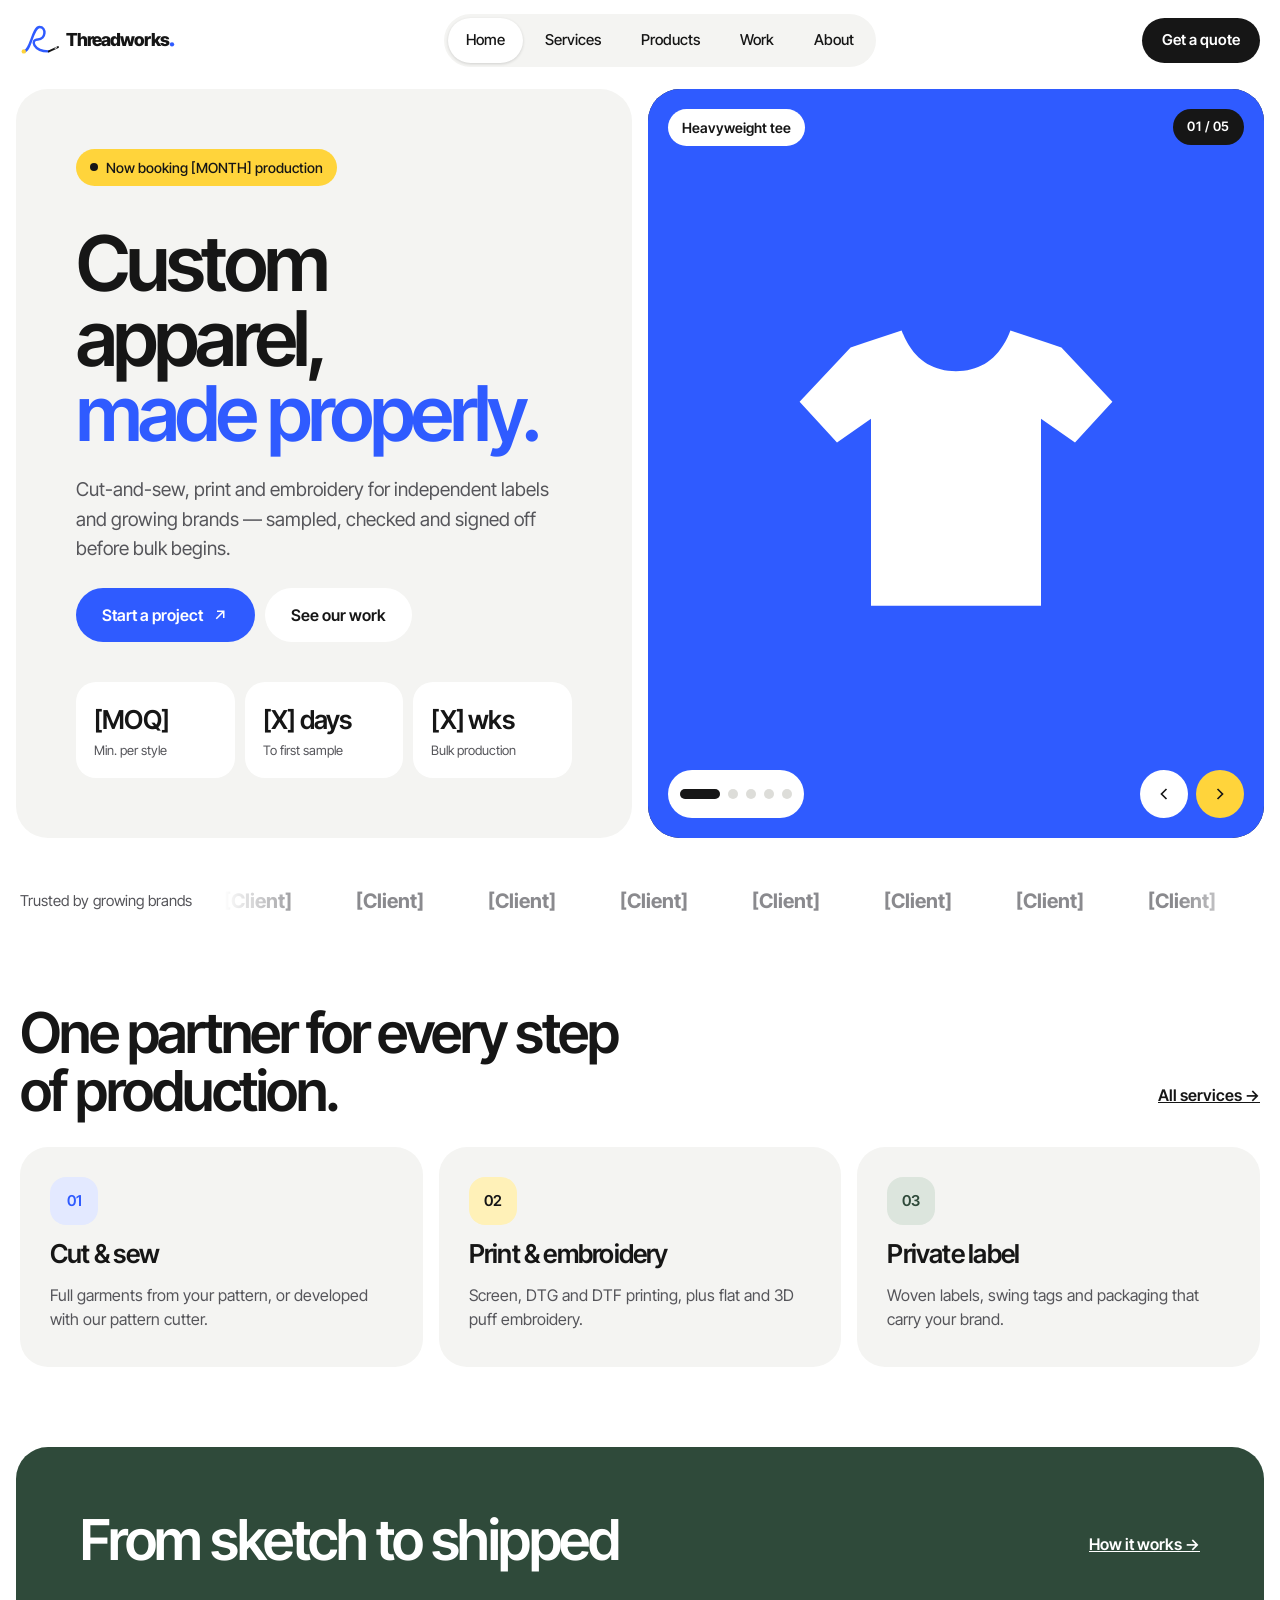
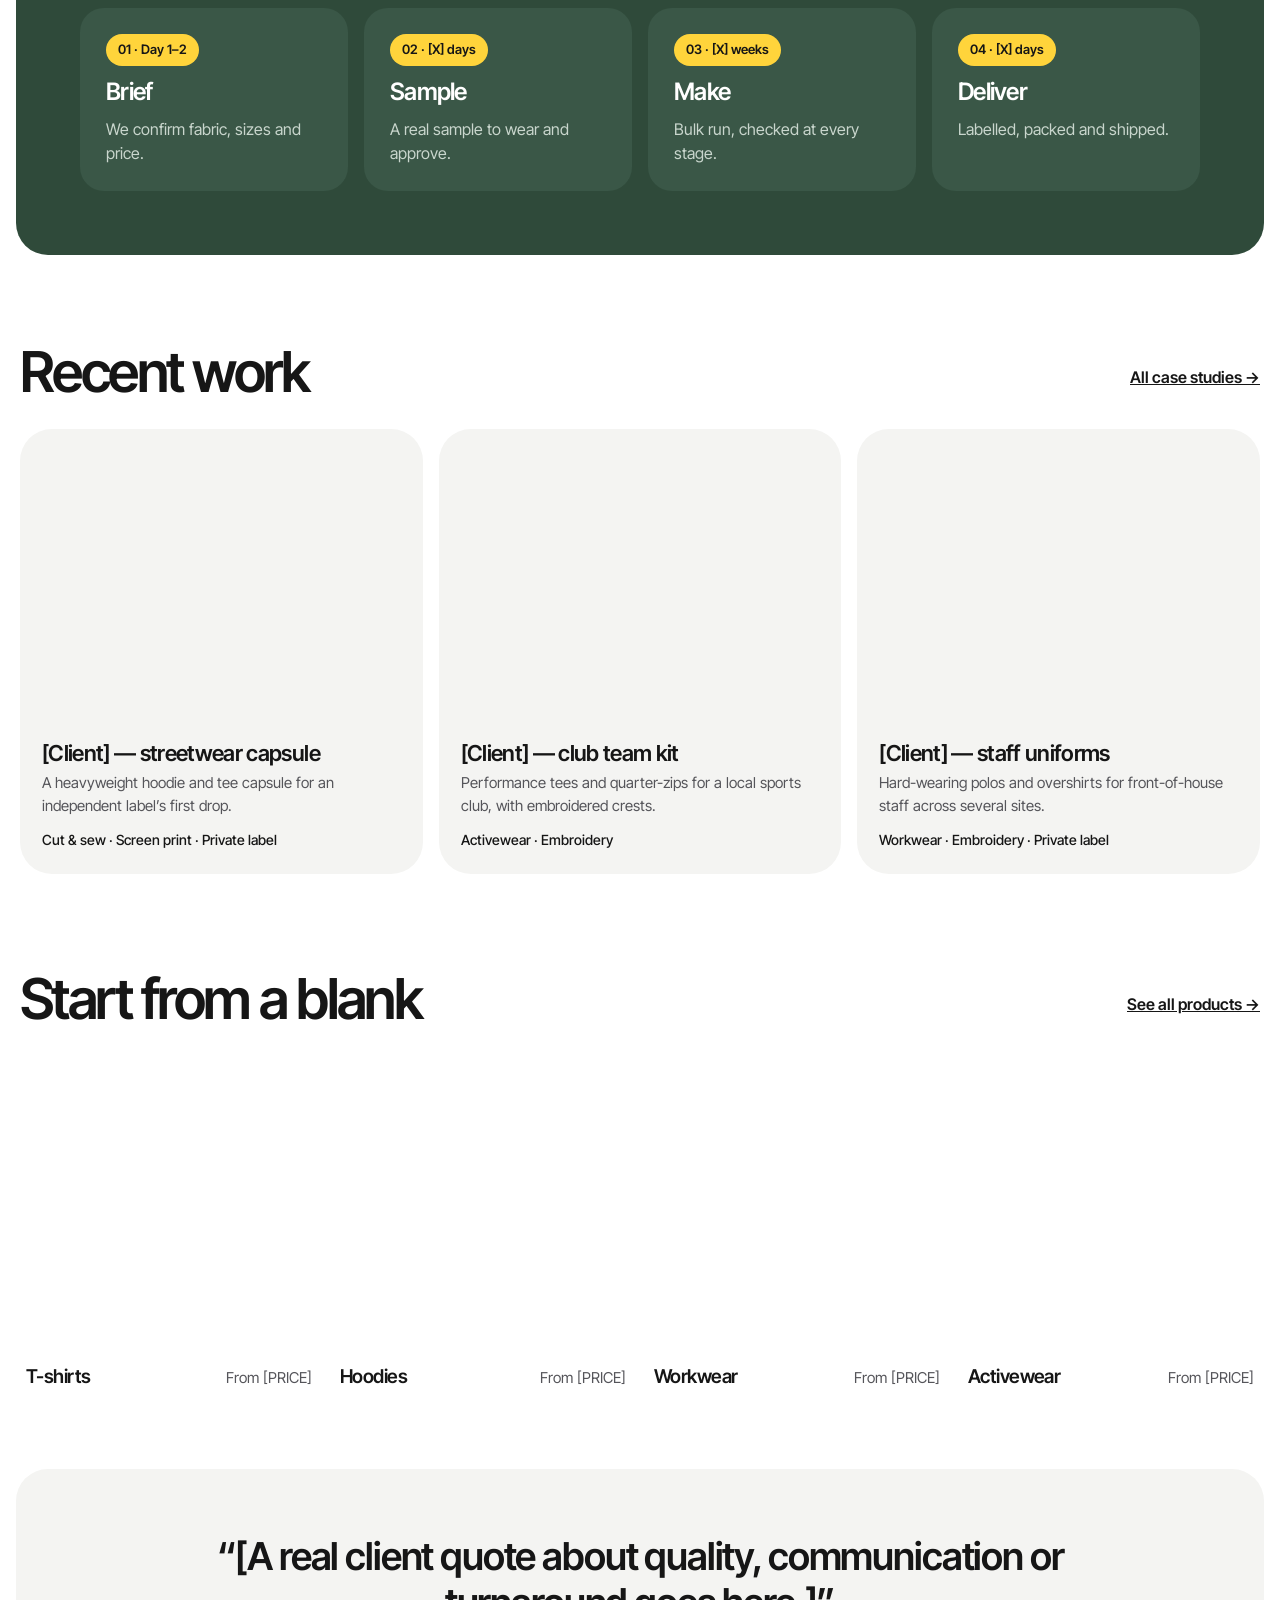
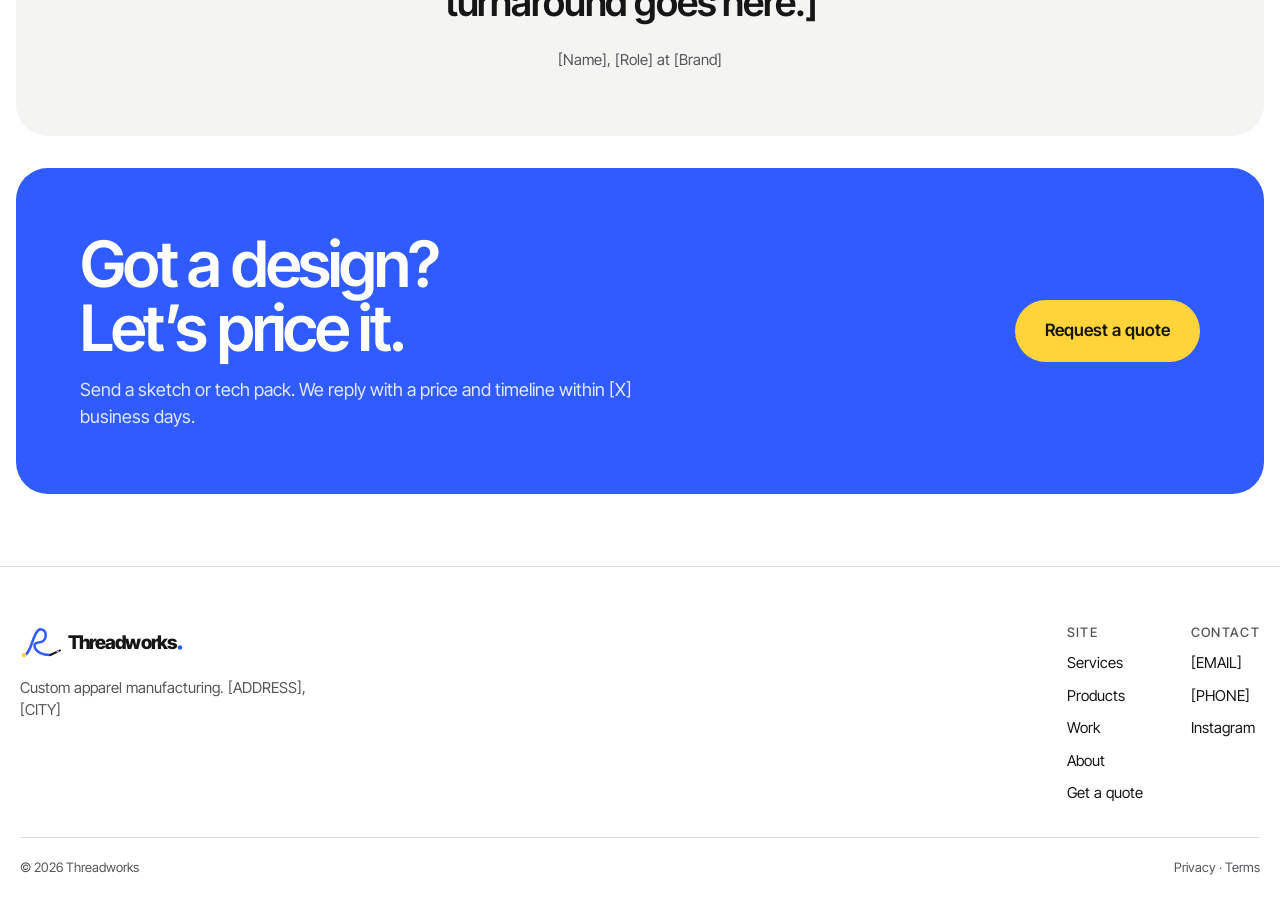
==== index.html @ 1514a81f "Custom apparel website: 7 pages, Logo 5, hero slideshow, case studies Co-Authored-By: Claude Opus 5." ====
<!doctype html>
<html lang="en">
<head>
<meta charset="utf-8">
<meta name="viewport" content="width=device-width, initial-scale=1">
<title>Threadworks — Custom apparel manufacturing</title>
<meta name="description" content="Cut-and-sew, printing and embroidery for independent labels and growing brands. Sampled, checked and signed off before bulk begins.">
<meta name="theme-color" content="#2F5BFF">
<link rel="icon" href="assets/img/favicon.svg" type="image/svg+xml">
<link rel="preconnect" href="https://fonts.googleapis.com">
<link rel="preconnect" href="https://fonts.gstatic.com" crossorigin>
<link href="https://fonts.googleapis.com/css2?family=Inter+Tight:wght@400;500;600;700;800&display=swap" rel="stylesheet">
<link rel="stylesheet" href="assets/css/style.css">
<script>document.documentElement.classList.add('js')</script>
</head>
<body>
<a class="skip" href="#main">Skip to content</a>
<header class="site-header">
  <nav class="nav" aria-label="Main">
    <a class="logo" href="index.html"><svg viewBox="0 0 580 140" role="img" aria-label="Threadworks">
<path d="M14 112 C40 112 46 22 72 22 C98 22 96 68 66 68 C36 68 50 112 104 112" fill="none" stroke="#2F5BFF" stroke-width="9" stroke-linecap="round"/>
<path d="M106 112 L140 96" stroke="#161616" stroke-width="7" stroke-linecap="round"/>
<ellipse cx="132" cy="99.5" rx="5" ry="2" transform="rotate(-25 132 99.5)" fill="#fff"/>
<circle cx="14" cy="112" r="8" fill="#FFD43B"/>
<text x="168" y="92" font-family="Inter Tight, sans-serif" font-weight="800" font-size="66" fill="#161616" letter-spacing="-3" textLength="380" lengthAdjust="spacingAndGlyphs">Threadworks</text>
<circle cx="560" cy="86" r="8" fill="#2F5BFF"/>
</svg></a>
    <div class="pill-nav" id="site-menu">
      <a href="index.html" aria-current="page">Home</a>
      <a href="services.html">Services</a>
      <a href="products.html">Products</a>
      <a href="work.html">Work</a>
      <a href="about.html">About</a>
    </div>
    <div class="nav-cta">
      <a class="btn btn-dark btn-sm" href="quote.html">Get a quote</a>
      <button class="menu-btn" type="button" aria-label="Open menu" aria-expanded="false" aria-controls="site-menu"><span></span></button>
    </div>
  </nav>
</header>
<main id="main" class="wrap">
<!-- Hero -->
<section class="hero">
  <div class="hero-text">
    <span class="badge badge-yellow in"><span class="pulse" style="width:8px;height:8px;border-radius:50%;background:#161616;display:inline-block"></span>Now booking [MONTH] production</span>
    <div class="stack" style="gap:24px">
      <h1 class="h1" style="font-size:clamp(44px,6vw,92px)"><span class="in d1">Custom apparel,</span><span class="in d2 accent">made properly.</span></h1>
      <p class="lead in d3">Cut-and-sew, print and embroidery for independent labels and growing brands — sampled, checked and signed off before bulk begins.</p>
      <div class="hero-actions in d4">
        <a class="btn btn-blue" href="quote.html">Start a project <svg viewBox="0 0 24 24" fill="none" stroke="currentColor" stroke-width="2" aria-hidden="true"><path d="M7 17L17 7M8 7h9v9"/></svg></a>
        <a class="btn btn-light" href="work.html">See our work</a>
      </div>
    </div>
    <div class="stats in d4">
      <div class="stat"><strong>[MOQ]</strong><span>Min. per style</span></div>
      <div class="stat"><strong>[X] days</strong><span>To first sample</span></div>
      <div class="stat"><strong>[X] wks</strong><span>Bulk production</span></div>
    </div>
  </div>

  <!-- Slideshow: drop photos into /images as hero-1.jpg … hero-5.jpg -->
  <figure class="slideshow in d2" data-seconds="4" tabindex="0" aria-roledescription="carousel" aria-label="Featured garments — use left and right arrow keys to browse">
    <div class="slide" data-caption="Heavyweight tee" style="background:#2F5BFF">
      <svg viewBox="0 0 200 200" aria-hidden="true"><path d="M68 22 L38 32 L8 64 L30 88 L50 74 L50 184 L150 184 L150 74 L170 88 L192 64 L162 32 L132 22 C126 38 115 46 100 46 C85 46 74 38 68 22 Z" fill="#fff"/></svg>
      <img src="images/hero-1.jpg" alt="Heavyweight tee">
    </div>
    <div class="slide" data-caption="Pullover hoodie" style="background:#FFD43B">
      <svg viewBox="0 0 200 200" aria-hidden="true"><path d="M70 30 C70 10 130 10 130 30 L160 40 L192 120 L170 130 L150 92 L150 186 L50 186 L50 92 L30 130 L8 120 L40 40 Z" fill="#161616"/></svg>
      <img src="images/hero-2.jpg" alt="Pullover hoodie">
    </div>
    <div class="slide" data-caption="Team workwear" style="background:#2F4A3A">
      <svg viewBox="0 0 200 200" aria-hidden="true"><path d="M68 22 L38 32 L8 64 L30 88 L50 74 L50 184 L150 184 L150 74 L170 88 L192 64 L162 32 L132 22 C126 38 115 46 100 46 C85 46 74 38 68 22 Z" fill="#FFD43B"/></svg>
      <img src="images/hero-3.jpg" alt="Team workwear">
    </div>
    <div class="slide" data-caption="Loopback fleece" style="background:#F4F4F2">
      <svg viewBox="0 0 200 200" aria-hidden="true"><path d="M70 30 C70 10 130 10 130 30 L160 40 L192 120 L170 130 L150 92 L150 186 L50 186 L50 92 L30 130 L8 120 L40 40 Z" fill="#2F5BFF"/></svg>
      <img src="images/hero-4.jpg" alt="Loopback fleece">
    </div>
    <div class="slide" data-caption="Training tee" style="background:#161616">
      <svg viewBox="0 0 200 200" aria-hidden="true"><path d="M68 22 L38 32 L8 64 L30 88 L50 74 L50 184 L150 184 L150 74 L170 88 L192 64 L162 32 L132 22 C126 38 115 46 100 46 C85 46 74 38 68 22 Z" fill="#fff"/></svg>
      <img src="images/hero-5.jpg" alt="Training tee">
    </div>
    <div class="slide-top"><span class="slide-caption" aria-live="polite"></span><span class="slide-count"></span></div>
    <div class="slide-bottom">
      <div class="dots"></div>
      <div class="arrows">
        <button class="arrow prev" type="button" aria-label="Previous image"><svg viewBox="0 0 24 24" fill="none" stroke="#161616" stroke-width="2" aria-hidden="true"><path d="M15 6l-6 6 6 6"/></svg></button>
        <button class="arrow next" type="button" aria-label="Next image"><svg viewBox="0 0 24 24" fill="none" stroke="#161616" stroke-width="2" aria-hidden="true"><path d="M9 6l6 6-6 6"/></svg></button>
      </div>
    </div>
  </figure>
</section>

<!-- Clients -->
<section class="marquee" aria-label="Brands we make for">
  <span class="marquee-label">Trusted by growing brands</span>
  <div class="marquee-track">
    <div class="marquee-row">
      <span>[Client]</span><span>[Client]</span><span>[Client]</span><span>[Client]</span><span>[Client]</span>
      <span aria-hidden="true">[Client]</span><span aria-hidden="true">[Client]</span><span aria-hidden="true">[Client]</span><span aria-hidden="true">[Client]</span><span aria-hidden="true">[Client]</span>
    </div>
  </div>
</section>

<!-- Services -->
<section class="section reveal" style="padding-top:40px">
  <div class="section-head">
    <h2 class="h2" style="max-width:640px">One partner for every step of production.</h2>
    <a class="link-arrow" href="services.html">All services →</a>
  </div>
  <div class="grid reveal-stagger">
    <a class="card lift" href="services.html#cut-sew" style="min-height:220px"><span class="chip-num t-blue">01</span><h3 class="h3" style="font-size:26px">Cut &amp; sew</h3><p>Full garments from your pattern, or developed with our pattern cutter.</p></a>
    <a class="card lift" href="services.html#screen" style="min-height:220px"><span class="chip-num t-yellow">02</span><h3 class="h3" style="font-size:26px">Print &amp; embroidery</h3><p>Screen, DTG and DTF printing, plus flat and 3D puff embroidery.</p></a>
    <a class="card lift" href="services.html#label" style="min-height:220px"><span class="chip-num t-green">03</span><h3 class="h3" style="font-size:26px">Private label</h3><p>Woven labels, swing tags and packaging that carry your brand.</p></a>
  </div>
</section>

<!-- Process -->
<section class="panel panel-green reveal stack" style="gap:40px;margin-top:56px">
  <div class="section-head">
    <h2 class="h2" style="color:#fff">From sketch to shipped</h2>
    <a class="link-arrow" href="about.html#process">How it works →</a>
  </div>
  <ol class="steps reveal-stagger">
    <li class="step lift"><span class="pill">01 · Day 1–2</span><h3 class="h3" style="color:#fff">Brief</h3><p>We confirm fabric, sizes and price.</p></li>
    <li class="step lift"><span class="pill">02 · [X] days</span><h3 class="h3" style="color:#fff">Sample</h3><p>A real sample to wear and approve.</p></li>
    <li class="step lift"><span class="pill">03 · [X] weeks</span><h3 class="h3" style="color:#fff">Make</h3><p>Bulk run, checked at every stage.</p></li>
    <li class="step lift"><span class="pill">04 · [X] days</span><h3 class="h3" style="color:#fff">Deliver</h3><p>Labelled, packed and shipped.</p></li>
  </ol>
</section>

<!-- Recent work (first 3 projects from assets/js/data.js) -->
<section class="section reveal">
  <div class="section-head">
    <h2 class="h2">Recent work</h2>
    <a class="link-arrow" href="work.html">All case studies →</a>
  </div>
  <div id="projects" class="grid grid-wide" data-limit="3"></div>
</section>

<!-- Products -->
<section class="section reveal">
  <div class="section-head">
    <h2 class="h2">Start from a blank</h2>
    <a class="link-arrow" href="products.html">See all products →</a>
  </div>
  <div class="grid reveal-stagger" style="grid-template-columns:repeat(auto-fit,minmax(min(100%,240px),1fr))">
    <a class="zoom stack" href="products.html" style="text-decoration:none;gap:12px"><div class="art ar-1" style="background:#F4F4F2"><svg viewBox="0 0 200 200" aria-hidden="true"><path d="M68 22 L38 32 L8 64 L30 88 L50 74 L50 184 L150 184 L150 74 L170 88 L192 64 L162 32 L132 22 C126 38 115 46 100 46 C85 46 74 38 68 22 Z" fill="#161616"/></svg></div><div class="product-row" style="padding:0 6px"><h3 class="h3" style="font-size:19px">T-shirts</h3><span class="muted" style="font-size:15px">From [PRICE]</span></div></a>
    <a class="zoom stack" href="products.html" style="text-decoration:none;gap:12px"><div class="art ar-1" style="background:#E3E9FF"><svg viewBox="0 0 200 200" aria-hidden="true"><path d="M70 30 C70 10 130 10 130 30 L160 40 L192 120 L170 130 L150 92 L150 186 L50 186 L50 92 L30 130 L8 120 L40 40 Z" fill="#2F5BFF"/></svg></div><div class="product-row" style="padding:0 6px"><h3 class="h3" style="font-size:19px">Hoodies</h3><span class="muted" style="font-size:15px">From [PRICE]</span></div></a>
    <a class="zoom stack" href="products.html" style="text-decoration:none;gap:12px"><div class="art ar-1" style="background:#FFF1B8"><svg viewBox="0 0 200 200" aria-hidden="true"><path d="M68 22 L38 32 L8 64 L30 88 L50 74 L50 184 L150 184 L150 74 L170 88 L192 64 L162 32 L132 22 C126 38 115 46 100 46 C85 46 74 38 68 22 Z" fill="#2F4A3A"/></svg></div><div class="product-row" style="padding:0 6px"><h3 class="h3" style="font-size:19px">Workwear</h3><span class="muted" style="font-size:15px">From [PRICE]</span></div></a>
    <a class="zoom stack" href="products.html" style="text-decoration:none;gap:12px"><div class="art ar-1" style="background:#F4F4F2"><svg viewBox="0 0 200 200" aria-hidden="true"><path d="M70 30 C70 10 130 10 130 30 L160 40 L192 120 L170 130 L150 92 L150 186 L50 186 L50 92 L30 130 L8 120 L40 40 Z" fill="#161616"/></svg></div><div class="product-row" style="padding:0 6px"><h3 class="h3" style="font-size:19px">Activewear</h3><span class="muted" style="font-size:15px">From [PRICE]</span></div></a>
  </div>
</section>

<!-- Testimonial -->
<section class="panel panel-grey reveal" style="text-align:center;display:flex;flex-direction:column;align-items:center;gap:24px;margin-top:56px">
  <p style="margin:0;max-width:900px;font-weight:600;font-size:clamp(24px,3vw,40px);line-height:1.2;letter-spacing:-0.03em">“[A real client quote about quality, communication or turnaround goes here.]”</p>
  <span class="muted" style="font-size:15px">[Name], [Role] at [Brand]</span>
</section>

<!-- CTA -->
<section class="panel panel-blue cta reveal" style="margin-top:16px">
  <div>
    <h2 class="h2">Got a design?<br>Let’s price it.</h2>
    <p style="margin:0;font-size:18px">Send a sketch or tech pack. We reply with a price and timeline within [X] business days.</p>
  </div>
  <a class="btn btn-yellow" href="quote.html" style="font-size:17px;padding:18px 30px">Request a quote</a>
</section>
</main>
<footer class="site-footer">
  <div class="footer-inner">
    <div class="footer-top">
      <div class="footer-brand">
        <a class="logo" href="index.html"><svg viewBox="0 0 580 140" role="img" aria-label="Threadworks">
<path d="M14 112 C40 112 46 22 72 22 C98 22 96 68 66 68 C36 68 50 112 104 112" fill="none" stroke="#2F5BFF" stroke-width="9" stroke-linecap="round"/>
<path d="M106 112 L140 96" stroke="#161616" stroke-width="7" stroke-linecap="round"/>
<ellipse cx="132" cy="99.5" rx="5" ry="2" transform="rotate(-25 132 99.5)" fill="#fff"/>
<circle cx="14" cy="112" r="8" fill="#FFD43B"/>
<text x="168" y="92" font-family="Inter Tight, sans-serif" font-weight="800" font-size="66" fill="#161616" letter-spacing="-3" textLength="380" lengthAdjust="spacingAndGlyphs">Threadworks</text>
<circle cx="560" cy="86" r="8" fill="#2F5BFF"/>
</svg></a>
        <p class="muted" style="margin:0;font-size:15px">Custom apparel manufacturing. [ADDRESS], [CITY]</p>
      </div>
      <div class="footer-cols">
        <div><span class="eyebrow">Site</span><a href="services.html">Services</a><a href="products.html">Products</a><a href="work.html">Work</a><a href="about.html">About</a><a href="quote.html">Get a quote</a></div>
        <div><span class="eyebrow">Contact</span><a href="mailto:[EMAIL]">[EMAIL]</a><a href="tel:[PHONE]">[PHONE]</a><a href="#">Instagram</a></div>
      </div>
    </div>
    <div class="footer-bottom"><span>© <span data-year>2026</span> Threadworks</span><span>Privacy · Terms</span></div>
  </div>
</footer>
<script src="assets/js/data.js"></script>
<script src="assets/js/main.js"></script>
</body>
</html>
---- assets/css/style.css ----
/* Threadworks — custom apparel site
   Brand: Thread Blue, Signal Yellow, Studio Green, Ink Black, White
   Font: Inter Tight */

:root {
  --blue: #2F5BFF;
  --blue-dark: #1F45E0;
  --yellow: #FFD43B;
  --green: #2F4A3A;
  --green-2: #3A5747;
  --ink: #161616;
  --white: #FFFFFF;
  --grey: #F4F4F2;
  --grey-2: #E9E9E6;
  --line: #DDDDD9;
  --muted: #55555A;
  --muted-2: #8A8A8E;
  --on-green: #C9D6CD;
  --on-blue: #E3E9FF;
  --tint-blue: #E3E9FF;
  --tint-yellow: #FFF1B8;
  --tint-green: #DCE5DD;
  --radius-xl: 32px;
  --radius-lg: 28px;
  --radius-md: 24px;
  --radius-sm: 16px;
  --ease: cubic-bezier(.2, .7, .2, 1);
  --font: "Inter Tight", Inter, system-ui, -apple-system, "Segoe UI", sans-serif;
}

*, *::before, *::after { box-sizing: border-box; }
[hidden] { display: none !important; }
html { scroll-behavior: smooth; -webkit-text-size-adjust: 100%; }
body { margin: 0; background: var(--white); color: var(--ink); font-family: var(--font); font-size: 16px; line-height: 1.5; -webkit-font-smoothing: antialiased; }
img { max-width: 100%; display: block; }
a { color: var(--ink); }
a:hover { color: var(--muted); }
button, input, select, textarea { font: inherit; color: inherit; }
:focus-visible { outline: 3px solid var(--blue); outline-offset: 3px; border-radius: 8px; }
.sr-only { position: absolute; width: 1px; height: 1px; padding: 0; margin: -1px; overflow: hidden; clip: rect(0 0 0 0); white-space: nowrap; border: 0; }
.skip { position: absolute; left: 16px; top: -60px; background: var(--ink); color: var(--white); padding: 12px 18px; border-radius: 999px; z-index: 100; text-decoration: none; }
.skip:focus { top: 16px; color: var(--white); }

.wrap { max-width: 1300px; margin: 0 auto; padding: 0 16px; }
main.wrap { display: flex; flex-direction: column; gap: 16px; padding-bottom: 16px; }

/* ---------- Type ---------- */
.h1 { margin: 0; font-weight: 600; font-size: clamp(44px, 6.4vw, 96px); line-height: 0.98; letter-spacing: -0.05em; }
.h2 { margin: 0; font-weight: 600; font-size: clamp(34px, 4.4vw, 60px); line-height: 1.02; letter-spacing: -0.045em; }
.h3 { margin: 0; font-weight: 600; font-size: 24px; letter-spacing: -0.03em; line-height: 1.15; }
.lead { margin: 0; font-size: 19px; line-height: 1.55; color: var(--muted); max-width: 540px; }
.muted { color: var(--muted); }
.eyebrow { font-size: 13px; letter-spacing: 0.1em; text-transform: uppercase; color: var(--muted); font-weight: 500; }
.accent { color: var(--blue); }
.section-head { display: flex; flex-wrap: wrap; justify-content: space-between; align-items: flex-end; gap: 16px; }
.link-arrow { font-weight: 600; padding: 12px 0; display: inline-block; }

/* ---------- Header ---------- */
.site-header { position: sticky; top: 0; z-index: 50; background: rgba(255, 255, 255, .86); backdrop-filter: saturate(1.4) blur(14px); -webkit-backdrop-filter: saturate(1.4) blur(14px); transition: box-shadow .3s; }
.site-header.scrolled { box-shadow: 0 1px 0 var(--line); }
.nav { display: flex; align-items: center; justify-content: space-between; gap: 12px; padding: 14px 20px; max-width: 1300px; margin: 0 auto; }
.logo { display: inline-flex; align-items: center; text-decoration: none; }
.logo svg { height: 38px; width: auto; display: block; }
.pill-nav { display: flex; gap: 4px; background: var(--grey); border-radius: 999px; padding: 4px; font-size: 15px; font-weight: 500; }
.pill-nav a { text-decoration: none; padding: 11px 18px; border-radius: 999px; transition: background-color .2s, box-shadow .2s; }
.pill-nav a:hover { background: var(--grey-2); color: var(--ink); }
.pill-nav a[aria-current="page"] { background: var(--white); box-shadow: 0 1px 3px rgba(22, 22, 22, .16); }
.nav-cta { display: flex; gap: 8px; align-items: center; }
.menu-btn { display: none; width: 48px; height: 48px; border-radius: 50%; border: 0; background: var(--grey); cursor: pointer; align-items: center; justify-content: center; }
.menu-btn span, .menu-btn span::before, .menu-btn span::after { display: block; width: 18px; height: 2px; background: var(--ink); border-radius: 2px; position: relative; transition: transform .3s var(--ease), background-color .2s; content: ""; }
.menu-btn span::before { position: absolute; top: -6px; }
.menu-btn span::after { position: absolute; top: 6px; }
.menu-open .menu-btn span { background: transparent; }
.menu-open .menu-btn span::before { transform: translateY(6px) rotate(45deg); }
.menu-open .menu-btn span::after { transform: translateY(-6px) rotate(-45deg); }

@media (max-width: 900px) {
  .menu-btn { display: inline-flex; }
  .nav { flex-wrap: wrap; }
  .pill-nav { order: 3; width: 100%; flex-direction: column; gap: 6px; background: transparent; border-radius: 0; padding: 0; max-height: 0; overflow: hidden; opacity: 0; transition: max-height .45s var(--ease), opacity .3s, padding .3s; }
  .pill-nav a { padding: 16px 18px; font-size: 18px; background: var(--grey); border-radius: 16px; }
  .pill-nav a[aria-current="page"] { background: var(--ink); color: var(--white); box-shadow: none; }
  .menu-open .pill-nav { max-height: 420px; opacity: 1; padding: 8px 0 12px; }
  .nav-cta .btn { padding: 12px 18px; }
  .logo svg { height: 32px; }
}

/* ---------- Buttons ---------- */
.btn { display: inline-flex; align-items: center; justify-content: center; gap: 8px; min-height: 48px; padding: 15px 26px; border-radius: 999px; border: 0; font-weight: 600; font-size: 16px; text-decoration: none; cursor: pointer; transition: transform .2s var(--ease), background-color .2s, box-shadow .2s, filter .2s; white-space: nowrap; }
.btn:hover { transform: translateY(-2px); }
.btn:active { transform: translateY(0) scale(.98); }
.btn svg { width: 18px; height: 18px; flex-shrink: 0; transition: transform .25s var(--ease); }
.btn:hover svg { transform: translate(2px, -2px); }
.btn-blue { background: var(--blue); color: var(--white); }
.btn-blue:hover { background: var(--blue-dark); color: var(--white); box-shadow: 0 10px 24px rgba(47, 91, 255, .28); }
.btn-yellow { background: var(--yellow); color: var(--ink); }
.btn-yellow:hover { color: var(--ink); filter: brightness(1.04); box-shadow: 0 10px 24px rgba(22, 22, 22, .14); }
.btn-dark { background: var(--ink); color: var(--white); }
.btn-dark:hover { color: var(--white); background: #2A2A2A; }
.btn-light { background: var(--white); color: var(--ink); }
.btn-light:hover { color: var(--ink); }
.btn-grey { background: var(--grey); color: var(--ink); }
.btn-grey:hover { color: var(--ink); background: var(--grey-2); }
.btn-sm { min-height: 44px; padding: 11px 20px; font-size: 15px; }

/* ---------- Surfaces ---------- */
.card { background: var(--grey); border-radius: var(--radius-lg); padding: 30px; display: flex; flex-direction: column; gap: 14px; text-decoration: none; color: var(--ink); }
.card p { margin: 0; color: var(--muted); }
.panel { border-radius: var(--radius-xl); padding: clamp(32px, 5vw, 64px); }
.panel-grey { background: var(--grey); }
.panel-green { background: var(--green); color: var(--white); }
.panel-green a { color: var(--white); }
.panel-green .muted, .panel-green p { color: var(--on-green); }
.panel-blue { background: var(--blue); color: var(--white); }
.panel-blue p { color: var(--on-blue); }
.badge { display: inline-flex; align-items: center; gap: 8px; align-self: flex-start; border-radius: 999px; padding: 8px 14px; font-size: 14px; font-weight: 500; background: var(--white); }
.badge-yellow { background: var(--yellow); }
.chip-num { width: 48px; height: 48px; border-radius: var(--radius-sm); display: inline-flex; align-items: center; justify-content: center; font-weight: 600; font-size: 15px; flex-shrink: 0; }
.t-blue { background: var(--tint-blue); color: var(--blue); }
.t-yellow { background: var(--tint-yellow); color: var(--ink); }
.t-green { background: var(--tint-green); color: var(--green); }
.t-grey { background: var(--grey-2); color: var(--ink); }

.grid { display: grid; gap: 16px; grid-template-columns: repeat(auto-fit, minmax(min(100%, 280px), 1fr)); }
.grid-wide { grid-template-columns: repeat(auto-fit, minmax(min(100%, 340px), 1fr)); }
.grid-fill { grid-template-columns: repeat(auto-fill, minmax(min(100%, 280px), 1fr)); }
.stack { display: flex; flex-direction: column; gap: 16px; }
.section { padding: 72px 4px 8px; display: flex; flex-direction: column; gap: 28px; }
.section-tight { padding-top: 40px; }

/* Garment art (stand-in for photos) */
.art { border-radius: var(--radius-lg); display: flex; align-items: center; justify-content: center; overflow: hidden; position: relative; }
.art svg { width: 58%; height: auto; transition: transform .7s var(--ease); }
.art img { width: 100%; height: 100%; object-fit: cover; position: absolute; inset: 0; transition: transform .7s var(--ease); }
.art .tag { position: absolute; top: 16px; left: 16px; background: var(--white); border-radius: 999px; padding: 6px 12px; font-size: 13px; font-weight: 600; z-index: 1; }
.ar-1 { aspect-ratio: 1 / 1; }
.ar-43 { aspect-ratio: 4 / 3; }
.ar-45 { aspect-ratio: 4 / 5; }

/* ---------- Motion ---------- */
@keyframes up { from { opacity: 0; transform: translateY(28px); } to { opacity: 1; transform: none; } }
@keyframes pop { from { opacity: 0; transform: scale(.96); } to { opacity: 1; transform: none; } }
@keyframes marquee { from { transform: translateX(0); } to { transform: translateX(-50%); } }
@keyframes progress { from { transform: scaleX(0); } to { transform: scaleX(1); } }
@keyframes pulse { 0%, 100% { opacity: 1; } 50% { opacity: .3; } }

.in { animation: up .9s var(--ease) both; }
.d1 { animation-delay: .1s; } .d2 { animation-delay: .2s; } .d3 { animation-delay: .3s; } .d4 { animation-delay: .4s; }
.js .reveal { opacity: 0; transform: translateY(32px); transition: opacity .9s var(--ease), transform .9s var(--ease); }
.js .reveal.visible { opacity: 1; transform: none; }
.js .reveal-stagger > * { opacity: 0; transform: translateY(24px); transition: opacity .7s var(--ease), transform .7s var(--ease); }
.js .reveal-stagger.visible > * { opacity: 1; transform: none; }
.reveal-stagger.visible > *:nth-child(2) { transition-delay: .08s; }
.reveal-stagger.visible > *:nth-child(3) { transition-delay: .16s; }
.reveal-stagger.visible > *:nth-child(4) { transition-delay: .24s; }
.reveal-stagger.visible > *:nth-child(5) { transition-delay: .32s; }
.reveal-stagger.visible > *:nth-child(6) { transition-delay: .4s; }
.reveal-stagger.visible > *:nth-child(n+7) { transition-delay: .48s; }
.lift { transition: transform .35s var(--ease), box-shadow .35s; }
.lift:hover { transform: translateY(-6px); box-shadow: 0 18px 40px rgba(22, 22, 22, .10); }
.zoom:hover .art svg, .zoom:hover .art img { transform: scale(1.07); }
.pulse { animation: pulse 1.8s ease-in-out infinite; }
.pop { animation: pop .6s var(--ease) both; }

/* ---------- Hero ---------- */
.hero { display: grid; gap: 16px; grid-template-columns: repeat(auto-fit, minmax(min(100%, 380px), 1fr)); padding-top: 8px; }
.hero-text { background: var(--grey); border-radius: var(--radius-xl); padding: clamp(28px, 5vw, 60px); display: flex; flex-direction: column; justify-content: space-between; gap: 40px; min-height: 620px; }
.hero-text .h1 span { display: block; }
.hero-actions { display: flex; flex-wrap: wrap; gap: 10px; }
.stats { display: grid; grid-template-columns: repeat(3, minmax(0, 1fr)); gap: 10px; }
.stat { background: var(--white); border-radius: 20px; padding: 18px; display: flex; flex-direction: column; gap: 2px; }
.stat strong { font-weight: 600; font-size: 26px; letter-spacing: -0.03em; }
.stat span { font-size: 13px; color: var(--muted); }
@media (max-width: 520px) { .stats { grid-template-columns: 1fr 1fr; } .hero-text { min-height: 0; } }

/* Slideshow */
.slideshow { position: relative; border-radius: var(--radius-xl); overflow: hidden; min-height: 620px; background: var(--ink); margin: 0; }
.slide { position: absolute; inset: 0; opacity: 0; transform: scale(1.08); transition: opacity 1s ease, transform 1.8s var(--ease); display: flex; align-items: center; justify-content: center; }
.slide.active { opacity: 1; transform: scale(1); }
.slide svg { width: 56%; max-width: 340px; height: auto; }
.slide img { position: absolute; inset: 0; width: 100%; height: 100%; object-fit: cover; }
.slide-top, .slide-bottom { position: absolute; left: 20px; right: 20px; display: flex; justify-content: space-between; align-items: center; gap: 12px; z-index: 2; }
.slide-top { top: 20px; }
.slide-bottom { bottom: 20px; }
.slide-caption { background: var(--white); border-radius: 999px; padding: 8px 14px; font-size: 14px; font-weight: 600; transition: opacity .3s; }
.slide-count { background: var(--ink); color: var(--white); border-radius: 999px; padding: 8px 14px; font-size: 13px; font-weight: 600; letter-spacing: 0.04em; }
.dots { display: flex; gap: 8px; align-items: center; background: var(--white); border-radius: 999px; padding: 0 12px; }
.dot { position: relative; overflow: hidden; width: 10px; height: 10px; margin: 19px 0; padding: 0; border: 0; border-radius: 999px; background: var(--line); cursor: pointer; transition: width .35s var(--ease); }
.dot::before { content: ""; position: absolute; inset: -17px -4px; }
.dot.active { width: 40px; }
.dot.active::after { content: ""; position: absolute; inset: 0; background: var(--ink); transform-origin: left; animation: progress var(--slide-time, 4s) linear both; }
.slideshow.paused .dot.active::after { animation-play-state: paused; }
.arrows { display: flex; gap: 8px; }
.arrow { width: 48px; height: 48px; border-radius: 50%; border: 0; background: var(--white); cursor: pointer; display: inline-flex; align-items: center; justify-content: center; transition: transform .2s var(--ease); }
.arrow:hover { transform: scale(1.06); }
.arrow.next { background: var(--yellow); }
.arrow svg { width: 20px; height: 20px; }
@media (max-width: 520px) { .slideshow { min-height: 440px; } }

/* Marquee */
.marquee { display: flex; align-items: center; gap: 32px; padding: 32px 4px; overflow: hidden; }
.marquee-label { flex-shrink: 0; color: var(--muted); font-size: 15px; }
.marquee-track { flex: 1; min-width: 0; overflow: hidden; -webkit-mask-image: linear-gradient(90deg, transparent, #000 8%, #000 92%, transparent); mask-image: linear-gradient(90deg, transparent, #000 8%, #000 92%, transparent); }
.marquee-row { display: flex; gap: 64px; width: max-content; animation: marquee 32s linear infinite; }
.marquee-row span { font-weight: 700; font-size: 20px; color: var(--muted-2); white-space: nowrap; }
.marquee:hover .marquee-row { animation-play-state: paused; }
@media (max-width: 640px) { .marquee { flex-direction: column; align-items: flex-start; gap: 16px; } .marquee-track { width: 100%; } }

/* Process */
.steps { list-style: none; margin: 0; padding: 0; display: grid; gap: 16px; grid-template-columns: repeat(auto-fit, minmax(min(100%, 230px), 1fr)); }
.step { background: var(--green-2); border-radius: var(--radius-md); padding: 26px; display: flex; flex-direction: column; gap: 12px; }
.step .pill { align-self: flex-start; background: var(--yellow); color: var(--ink); border-radius: 999px; padding: 6px 12px; font-size: 13px; font-weight: 600; }
.step p { margin: 0; }

/* Page header */
.page-head { display: flex; flex-wrap: wrap; justify-content: space-between; align-items: flex-end; gap: 24px; padding: 48px 4px 16px; }
.page-head > div { display: flex; flex-direction: column; gap: 18px; }
.page-head .lead { max-width: 420px; }

/* Filters */
.filters { display: flex; flex-wrap: wrap; align-items: center; justify-content: space-between; gap: 12px; padding: 0 4px 8px; }
.chips { display: flex; flex-wrap: wrap; gap: 8px; }
.chip { min-height: 44px; padding: 10px 18px; border-radius: 999px; border: 0; background: var(--grey); font-size: 15px; font-weight: 500; cursor: pointer; transition: background-color .2s, color .2s, transform .2s; }
.chip:hover { background: var(--grey-2); }
.chip[aria-pressed="true"] { background: var(--ink); color: var(--white); }
.chip:active { transform: scale(.97); }
.is-hidden { display: none !important; }

/* Product card */
.product { background: var(--grey); border-radius: var(--radius-lg); padding: 12px; display: flex; flex-direction: column; gap: 14px; }
.product .art { border-radius: 20px; }
.product-body { padding: 4px 10px 10px; display: flex; flex-direction: column; gap: 8px; }
.product-row { display: flex; justify-content: space-between; align-items: baseline; gap: 12px; }
.swatches { display: flex; gap: 6px; padding-top: 4px; }
.swatches i { width: 18px; height: 18px; border-radius: 50%; border: 1px solid var(--line); display: inline-block; }

/* Service rows */
.service { background: var(--grey); border-radius: var(--radius-xl); padding: clamp(24px, 4vw, 48px); display: flex; flex-wrap: wrap; gap: 32px; scroll-margin-top: 100px; }
.service-art { flex: 1 1 300px; min-height: 280px; border-radius: var(--radius-md); display: flex; align-items: center; justify-content: center; }
.service-art svg { width: 120px; height: 120px; }
.service-body { flex: 2 1 440px; min-width: 0; display: flex; flex-direction: column; gap: 18px; justify-content: center; }
.service-body p { margin: 0; color: var(--muted); font-size: 17px; line-height: 1.6; max-width: 620px; }
.tags { display: flex; flex-wrap: wrap; gap: 8px; }
.tags span { background: var(--white); border-radius: 999px; padding: 8px 14px; font-size: 14px; }
.service-meta { display: flex; flex-wrap: wrap; gap: 24px; padding-top: 12px; border-top: 1px solid var(--line); font-size: 15px; }

/* Table */
.table-box { background: var(--grey); border-radius: var(--radius-lg); overflow-x: auto; }
table { width: 100%; min-width: 720px; border-collapse: collapse; text-align: left; }
th, td { padding: 18px 24px; }
thead tr { border-bottom: 1px solid var(--line); }
tbody tr { border-bottom: 1px solid var(--grey-2); transition: background-color .2s; }
tbody tr:hover { background: var(--white); }
tbody th { font-weight: 600; font-size: 18px; }
td { color: var(--muted); }

/* FAQ */
.faq details { background: var(--grey); border-radius: 22px; padding: 0 26px; transition: background-color .2s; }
.faq details[open] { background: var(--grey-2); }
.faq summary { list-style: none; cursor: pointer; padding: 22px 0; display: flex; justify-content: space-between; align-items: center; gap: 16px; font-size: 18px; font-weight: 500; }
.faq summary::-webkit-details-marker { display: none; }
.faq summary svg { width: 20px; height: 20px; flex-shrink: 0; transition: transform .3s var(--ease); }
.faq details[open] summary svg { transform: rotate(45deg); }
.faq details p { margin: 0; padding: 0 0 22px; color: var(--muted); line-height: 1.6; }

/* Form */
.form-card { background: var(--grey); border-radius: var(--radius-xl); padding: clamp(24px, 4vw, 48px); }
.form-grid { display: grid; gap: 22px; grid-template-columns: repeat(auto-fit, minmax(min(100%, 220px), 1fr)); }
.full { grid-column: 1 / -1; }
.field { display: flex; flex-direction: column; gap: 8px; }
.field label, .legend { font-size: 14px; font-weight: 600; }
.legend span, .field label span { font-weight: 400; color: var(--muted); }
.field input, .field select, .field textarea { border: 1px solid #C8C8C6; border-radius: 14px; padding: 14px 16px; font-size: 16px; background: var(--white); transition: border-color .2s, box-shadow .2s; width: 100%; }
.field input:focus, .field textarea:focus, .field select:focus { outline: none; border-color: var(--blue); box-shadow: 0 0 0 4px rgba(47, 91, 255, .15); }
.field textarea { resize: vertical; min-height: 130px; }
.field input[type="file"] { border-style: dashed; padding: 18px 16px; }
fieldset { border: 0; margin: 0; padding: 0; min-width: 0; }
.toggle { min-height: 44px; padding: 10px 18px; border-radius: 999px; border: 1px solid #C8C8C6; background: var(--white); font-size: 15px; font-weight: 500; cursor: pointer; transition: background-color .2s, color .2s, border-color .2s, transform .2s; }
.toggle[aria-pressed="true"] { background: var(--blue); border-color: var(--blue); color: var(--white); }
.toggle:active { transform: scale(.97); }
.qty-grid { display: grid; gap: 8px; grid-template-columns: repeat(auto-fit, minmax(130px, 1fr)); }
.qty-grid .toggle { border-radius: 14px; }
.form-foot { display: flex; flex-wrap: wrap; justify-content: space-between; align-items: center; gap: 16px; padding-top: 12px; border-top: 1px solid var(--line); }
.error { color: #B3261E; font-size: 14px; }
.thanks { min-height: 520px; display: flex; flex-direction: column; align-items: center; justify-content: center; text-align: center; gap: 20px; }
.thanks-icon { width: 72px; height: 72px; border-radius: 50%; background: var(--tint-blue); display: flex; align-items: center; justify-content: center; }

/* Work + case study */
.project { text-align: left; border: 0; padding: 12px; background: var(--grey); border-radius: var(--radius-xl); cursor: pointer; display: flex; flex-direction: column; gap: 16px; color: var(--ink); text-decoration: none; }
.project:hover { color: var(--ink); }
.project .art { width: 100%; border-radius: var(--radius-md); }
.project .go { position: absolute; right: 16px; bottom: 16px; width: 48px; height: 48px; border-radius: 50%; background: var(--ink); display: flex; align-items: center; justify-content: center; transition: transform .35s var(--ease); z-index: 1; }
.project:hover .go { transform: rotate(45deg) scale(1.05); }
.project-body { padding: 0 10px 12px; display: flex; flex-direction: column; gap: 6px; }
.facts { margin: 0; display: grid; gap: 16px; grid-template-columns: repeat(auto-fit, minmax(min(100%, 200px), 1fr)); }
.facts div { background: var(--grey); border-radius: var(--radius-md); padding: 22px; display: flex; flex-direction: column; gap: 6px; }
.facts dt { font-size: 13px; letter-spacing: 0.06em; text-transform: uppercase; color: var(--muted); }
.facts dd { margin: 0; font-weight: 600; font-size: 20px; letter-spacing: -0.02em; }
.case-hero { min-height: 520px; border-radius: var(--radius-xl); }
.case-hero svg { width: 34%; max-width: 360px; }
.sample-note { background: var(--tint-yellow); border-radius: 999px; padding: 8px 14px; font-size: 13px; font-weight: 600; }

/* CTA */
.cta { display: flex; flex-wrap: wrap; justify-content: space-between; align-items: center; gap: 32px; margin-top: 48px; }
.cta .h2 { font-size: clamp(38px, 5vw, 72px); line-height: 1; }
.cta > div { display: flex; flex-direction: column; gap: 16px; max-width: 620px; }

/* Footer */
.site-footer { margin-top: 56px; border-top: 1px solid var(--line); }
.footer-inner { max-width: 1300px; margin: 0 auto; padding: 56px 20px 24px; display: flex; flex-direction: column; gap: 32px; }
.footer-top { display: flex; flex-wrap: wrap; justify-content: space-between; gap: 32px; }
.footer-brand { display: flex; flex-direction: column; gap: 14px; max-width: 320px; }
.footer-brand svg { height: 40px; width: auto; }
.footer-cols { display: flex; flex-wrap: wrap; gap: 48px; font-size: 15px; }
.footer-cols div { display: flex; flex-direction: column; gap: 10px; }
.footer-cols a { text-decoration: none; }
.footer-bottom { border-top: 1px solid var(--line); padding-top: 20px; display: flex; flex-wrap: wrap; justify-content: space-between; gap: 12px; font-size: 13px; color: var(--muted); }

@media (prefers-reduced-motion: reduce) {
  *, *::before, *::after { animation: none !important; transition: none !important; scroll-behavior: auto !important; }
  .js .reveal, .js .reveal-stagger > * { opacity: 1; transform: none; }
}
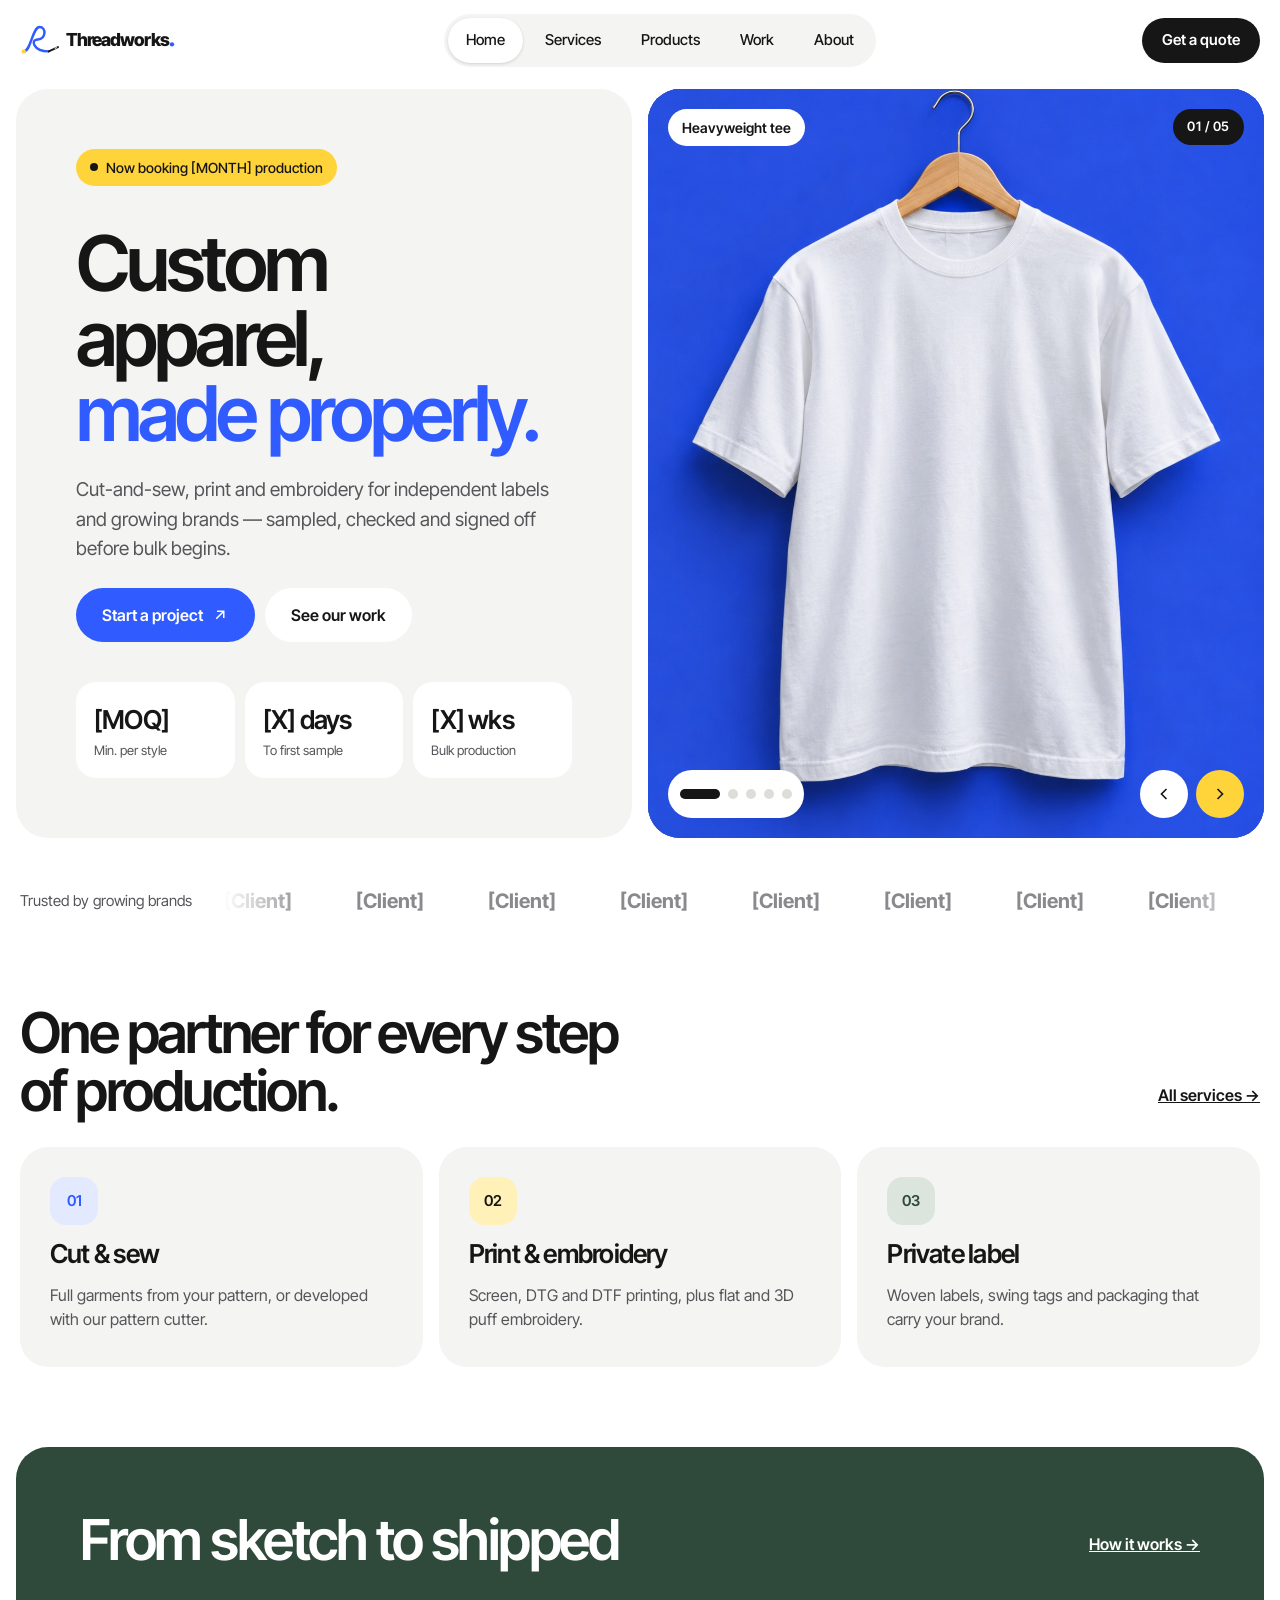
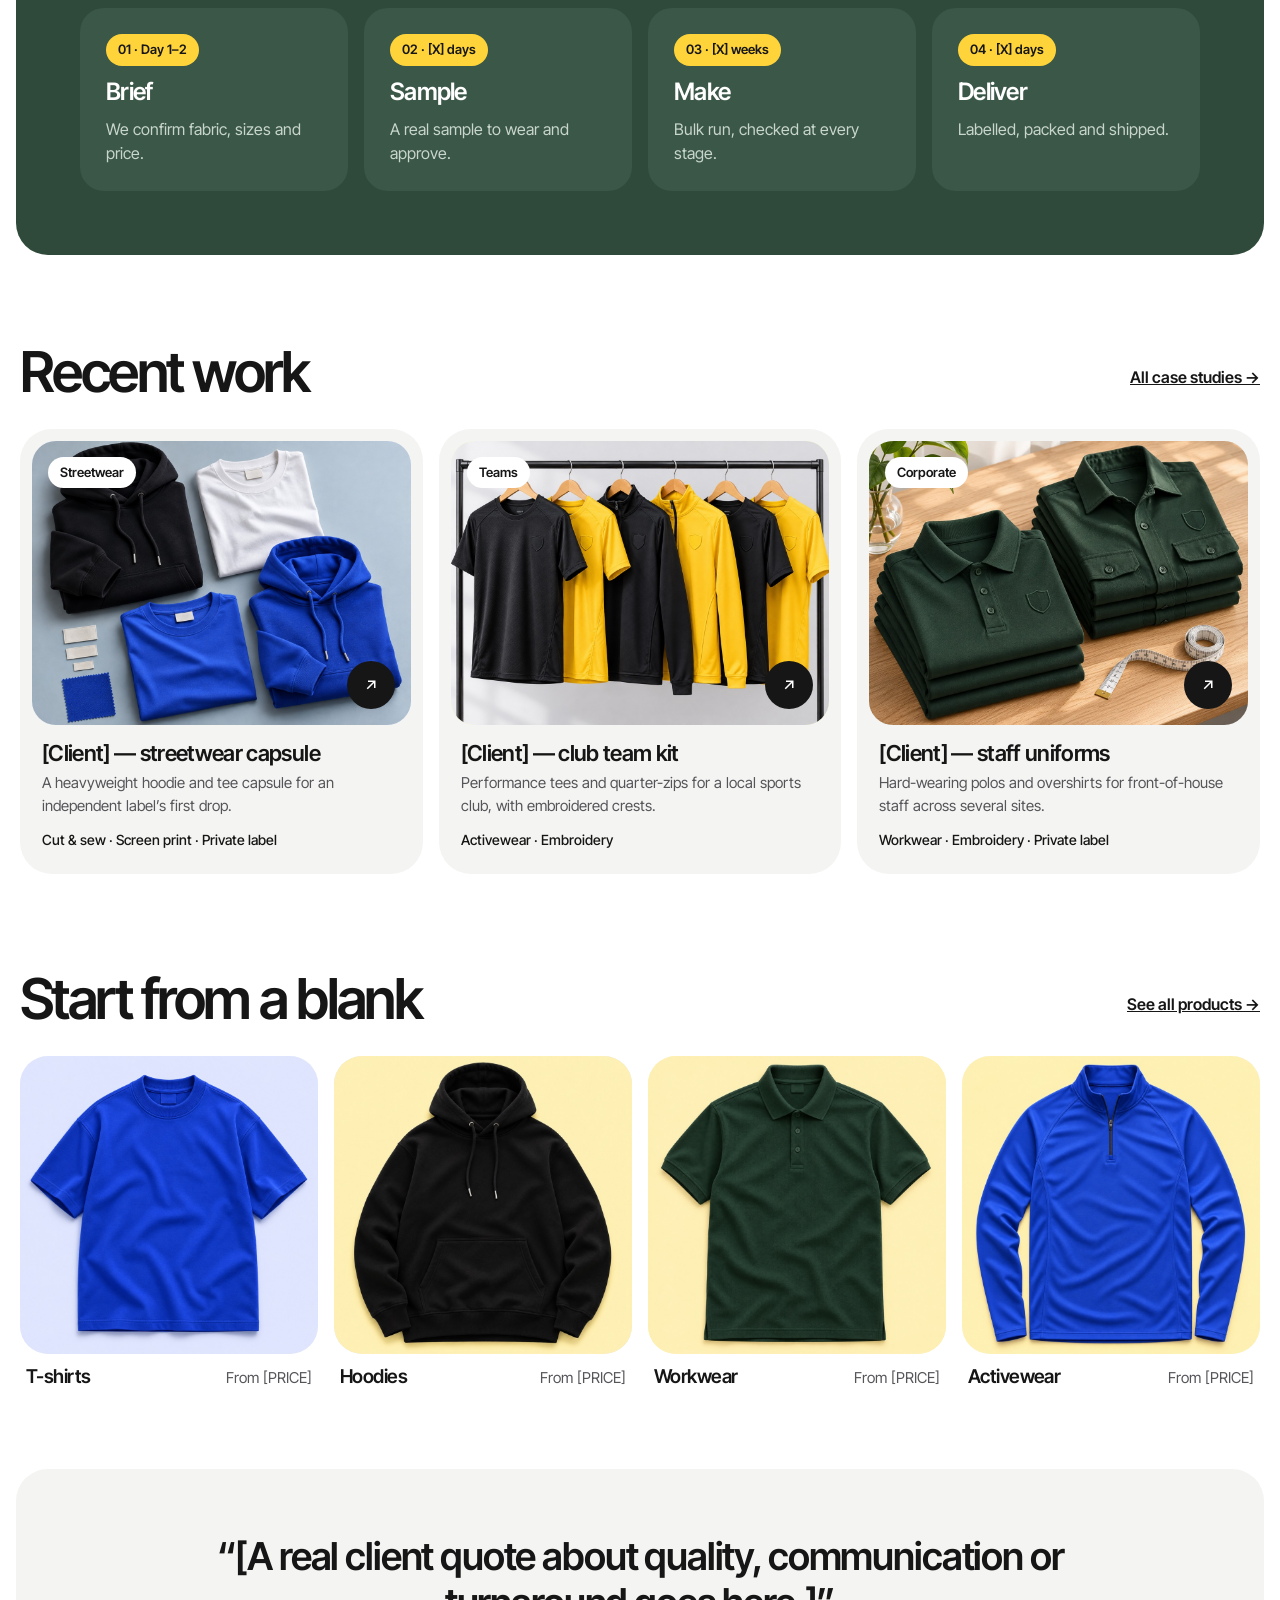
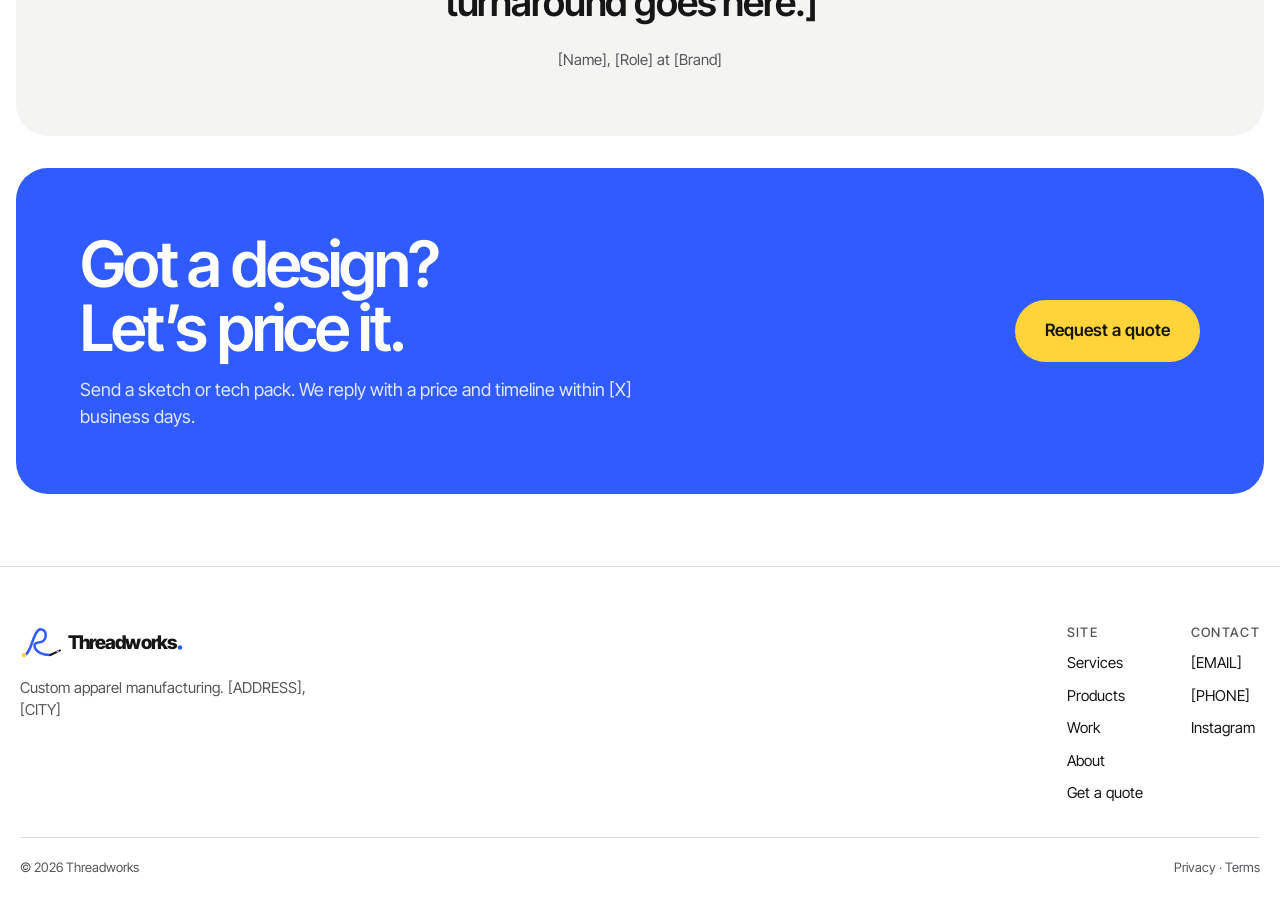
==== commit 6662a3c1: "Add ChatGPT-generated photos: hero slideshow, products, case-study covers, studio Co-Authored-By: Cl" ====
--- a/index.html
+++ b/index.html
@@ -145,10 +145,10 @@
     <a class="link-arrow" href="products.html">See all products →</a>
   </div>
   <div class="grid reveal-stagger" style="grid-template-columns:repeat(auto-fit,minmax(min(100%,240px),1fr))">
-    <a class="zoom stack" href="products.html" style="text-decoration:none;gap:12px"><div class="art ar-1" style="background:#F4F4F2"><svg viewBox="0 0 200 200" aria-hidden="true"><path d="M68 22 L38 32 L8 64 L30 88 L50 74 L50 184 L150 184 L150 74 L170 88 L192 64 L162 32 L132 22 C126 38 115 46 100 46 C85 46 74 38 68 22 Z" fill="#161616"/></svg></div><div class="product-row" style="padding:0 6px"><h3 class="h3" style="font-size:19px">T-shirts</h3><span class="muted" style="font-size:15px">From [PRICE]</span></div></a>
-    <a class="zoom stack" href="products.html" style="text-decoration:none;gap:12px"><div class="art ar-1" style="background:#E3E9FF"><svg viewBox="0 0 200 200" aria-hidden="true"><path d="M70 30 C70 10 130 10 130 30 L160 40 L192 120 L170 130 L150 92 L150 186 L50 186 L50 92 L30 130 L8 120 L40 40 Z" fill="#2F5BFF"/></svg></div><div class="product-row" style="padding:0 6px"><h3 class="h3" style="font-size:19px">Hoodies</h3><span class="muted" style="font-size:15px">From [PRICE]</span></div></a>
-    <a class="zoom stack" href="products.html" style="text-decoration:none;gap:12px"><div class="art ar-1" style="background:#FFF1B8"><svg viewBox="0 0 200 200" aria-hidden="true"><path d="M68 22 L38 32 L8 64 L30 88 L50 74 L50 184 L150 184 L150 74 L170 88 L192 64 L162 32 L132 22 C126 38 115 46 100 46 C85 46 74 38 68 22 Z" fill="#2F4A3A"/></svg></div><div class="product-row" style="padding:0 6px"><h3 class="h3" style="font-size:19px">Workwear</h3><span class="muted" style="font-size:15px">From [PRICE]</span></div></a>
-    <a class="zoom stack" href="products.html" style="text-decoration:none;gap:12px"><div class="art ar-1" style="background:#F4F4F2"><svg viewBox="0 0 200 200" aria-hidden="true"><path d="M70 30 C70 10 130 10 130 30 L160 40 L192 120 L170 130 L150 92 L150 186 L50 186 L50 92 L30 130 L8 120 L40 40 Z" fill="#161616"/></svg></div><div class="product-row" style="padding:0 6px"><h3 class="h3" style="font-size:19px">Activewear</h3><span class="muted" style="font-size:15px">From [PRICE]</span></div></a>
+    <a class="zoom stack" href="products.html" style="text-decoration:none;gap:12px"><div class="art ar-1" style="background:#F4F4F2"><svg viewBox="0 0 200 200" aria-hidden="true"><path d="M68 22 L38 32 L8 64 L30 88 L50 74 L50 184 L150 184 L150 74 L170 88 L192 64 L162 32 L132 22 C126 38 115 46 100 46 C85 46 74 38 68 22 Z" fill="#161616"/></svg><img src="images/products/heavyweight-tee.jpg" alt="Cobalt blue heavyweight t-shirt" loading="lazy" width="900" height="900"></div><div class="product-row" style="padding:0 6px"><h3 class="h3" style="font-size:19px">T-shirts</h3><span class="muted" style="font-size:15px">From [PRICE]</span></div></a>
+    <a class="zoom stack" href="products.html" style="text-decoration:none;gap:12px"><div class="art ar-1" style="background:#E3E9FF"><svg viewBox="0 0 200 200" aria-hidden="true"><path d="M70 30 C70 10 130 10 130 30 L160 40 L192 120 L170 130 L150 92 L150 186 L50 186 L50 92 L30 130 L8 120 L40 40 Z" fill="#2F5BFF"/></svg><img src="images/products/pullover-hoodie.jpg" alt="Black pullover hoodie" loading="lazy" width="900" height="900"></div><div class="product-row" style="padding:0 6px"><h3 class="h3" style="font-size:19px">Hoodies</h3><span class="muted" style="font-size:15px">From [PRICE]</span></div></a>
+    <a class="zoom stack" href="products.html" style="text-decoration:none;gap:12px"><div class="art ar-1" style="background:#FFF1B8"><svg viewBox="0 0 200 200" aria-hidden="true"><path d="M68 22 L38 32 L8 64 L30 88 L50 74 L50 184 L150 184 L150 74 L170 88 L192 64 L162 32 L132 22 C126 38 115 46 100 46 C85 46 74 38 68 22 Z" fill="#2F4A3A"/></svg><img src="images/products/work-polo.jpg" alt="Deep green work polo" loading="lazy" width="900" height="900"></div><div class="product-row" style="padding:0 6px"><h3 class="h3" style="font-size:19px">Workwear</h3><span class="muted" style="font-size:15px">From [PRICE]</span></div></a>
+    <a class="zoom stack" href="products.html" style="text-decoration:none;gap:12px"><div class="art ar-1" style="background:#F4F4F2"><svg viewBox="0 0 200 200" aria-hidden="true"><path d="M70 30 C70 10 130 10 130 30 L160 40 L192 120 L170 130 L150 92 L150 186 L50 186 L50 92 L30 130 L8 120 L40 40 Z" fill="#161616"/></svg><img src="images/products/quarter-zip.jpg" alt="Cobalt blue quarter-zip top" loading="lazy" width="900" height="900"></div><div class="product-row" style="padding:0 6px"><h3 class="h3" style="font-size:19px">Activewear</h3><span class="muted" style="font-size:15px">From [PRICE]</span></div></a>
   </div>
 </section>
 
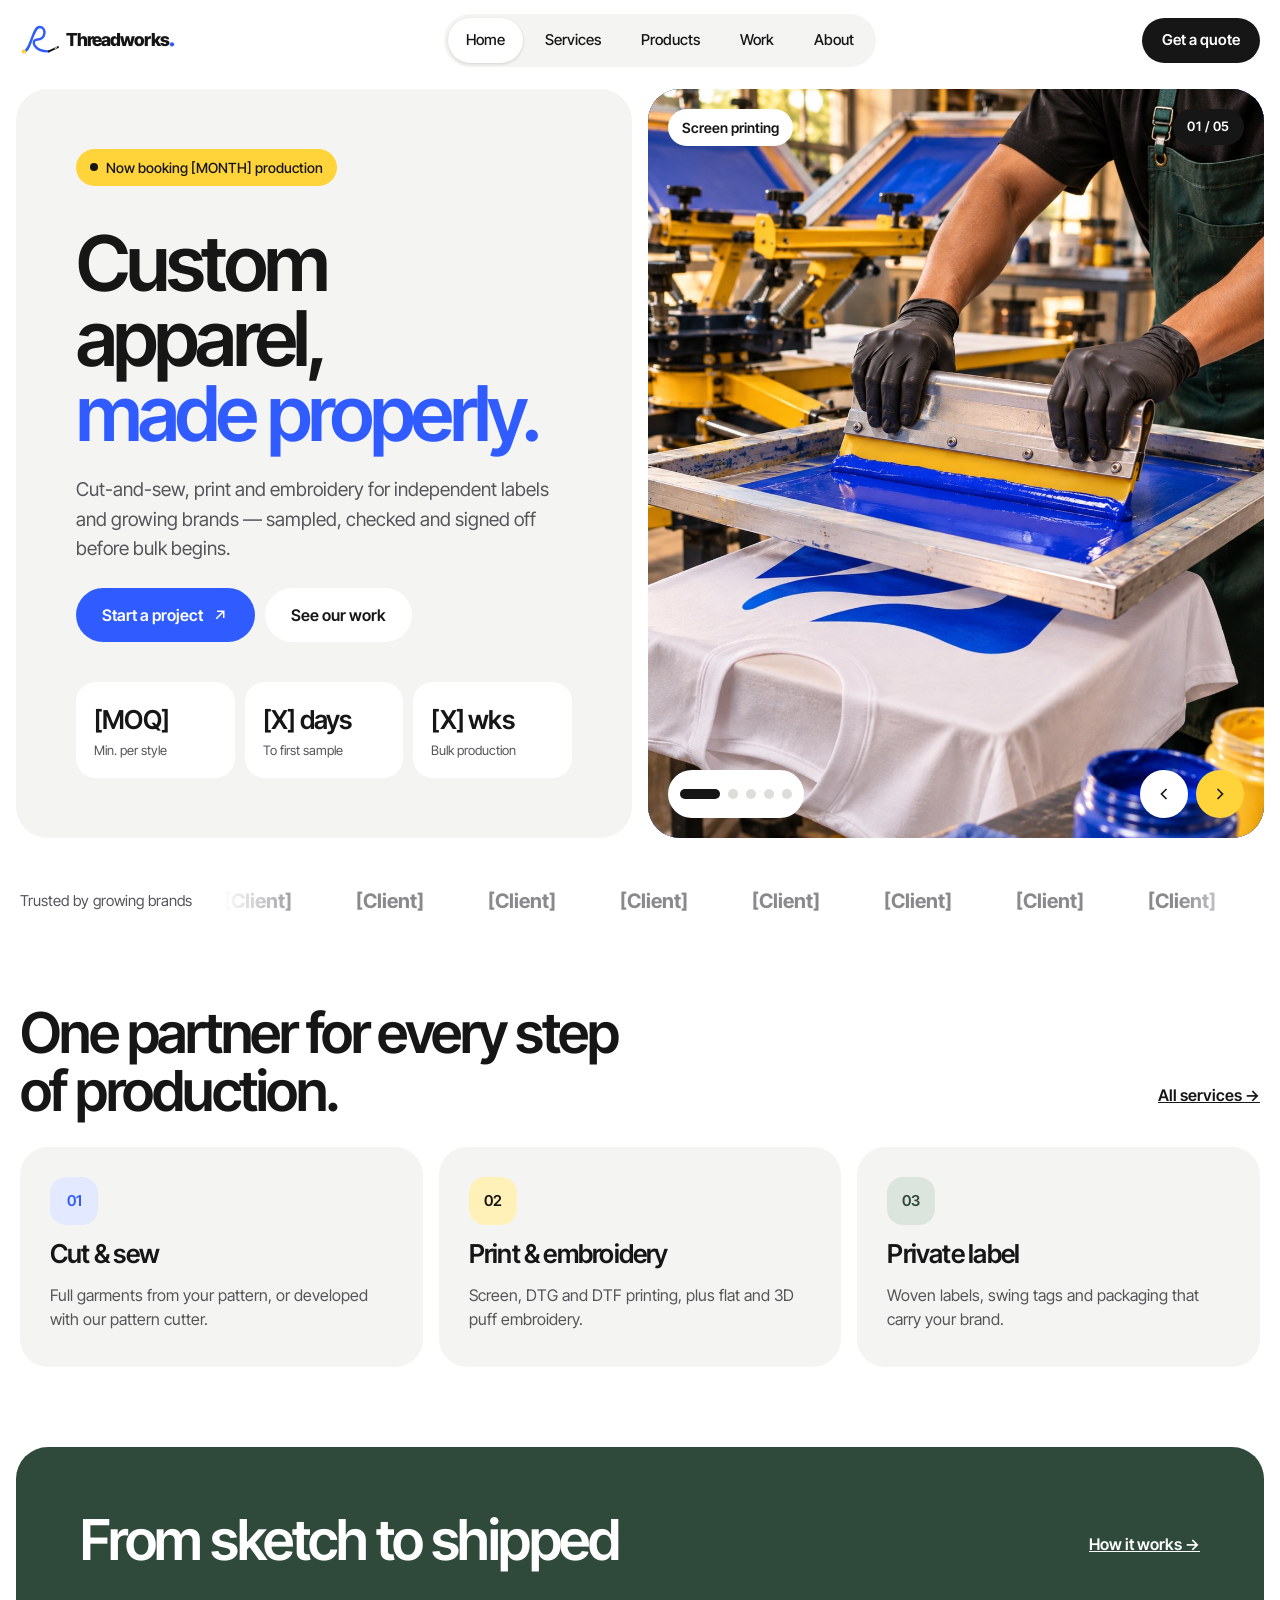
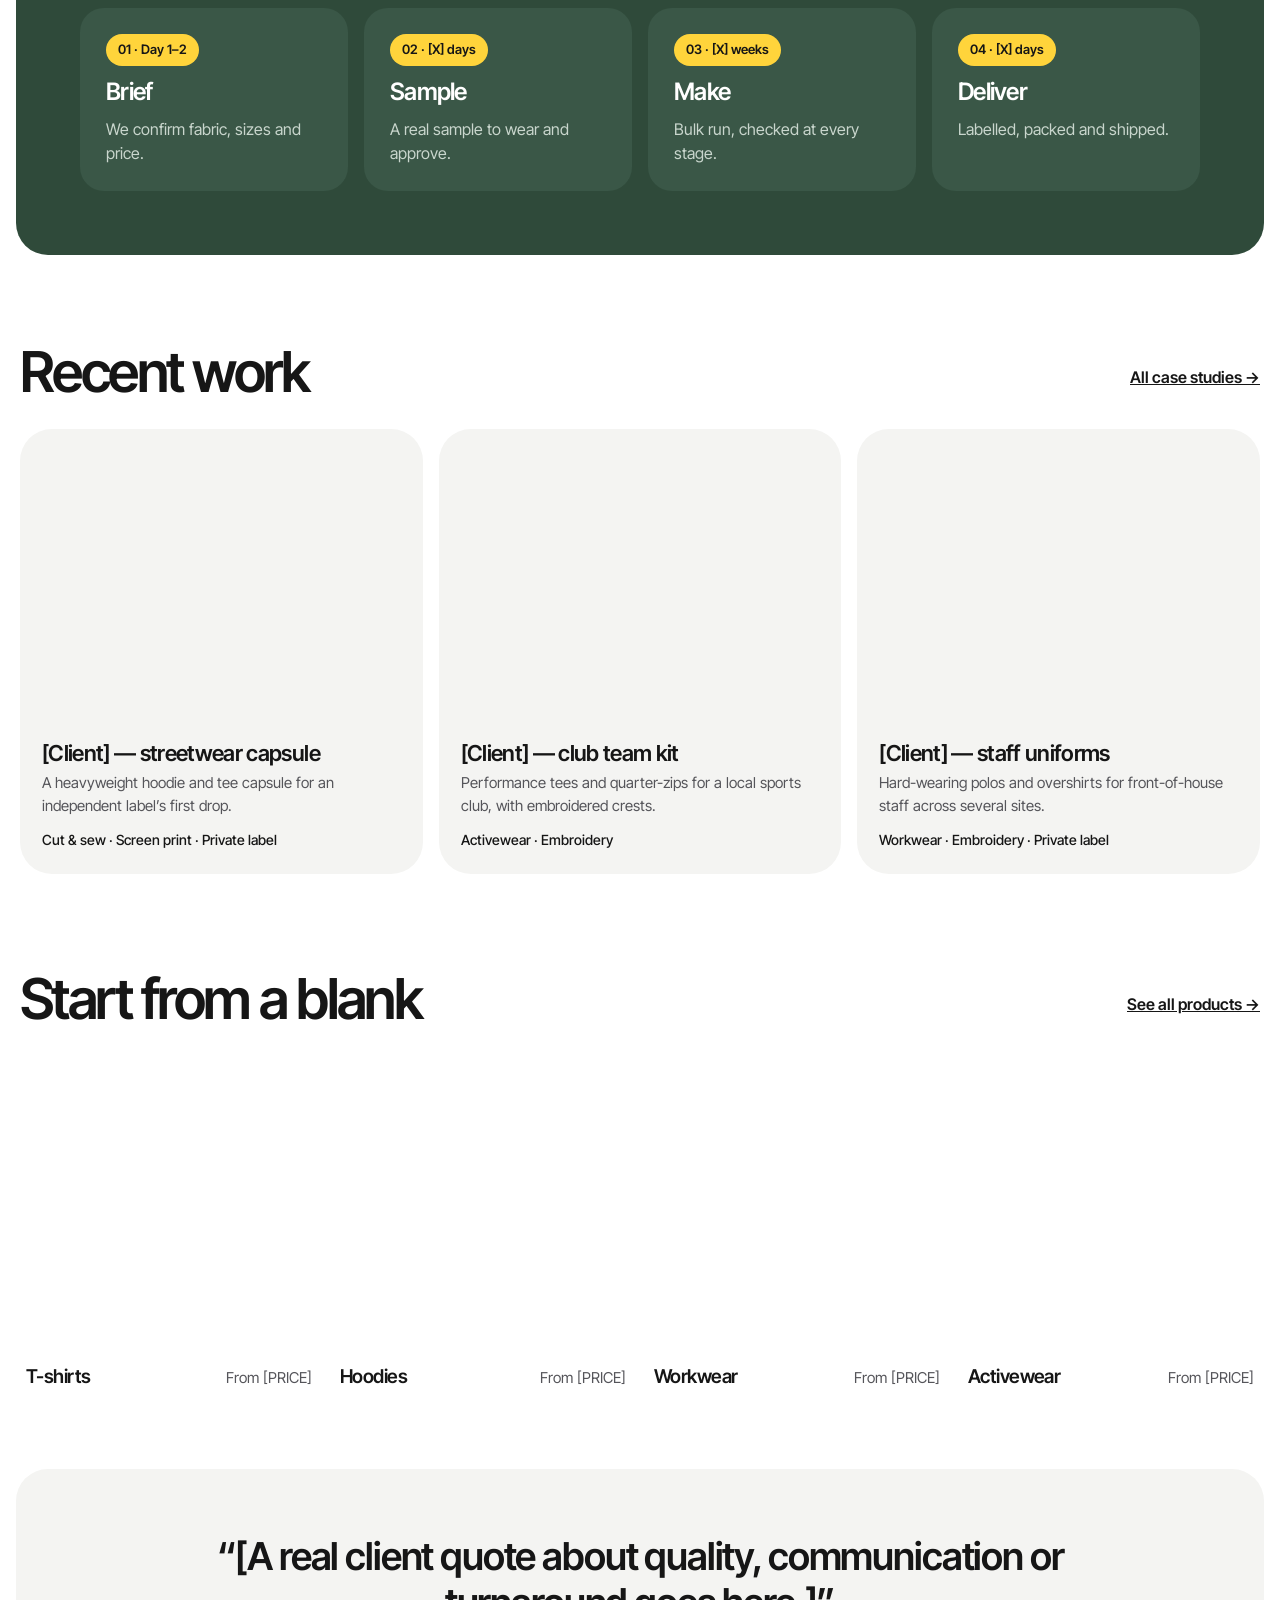
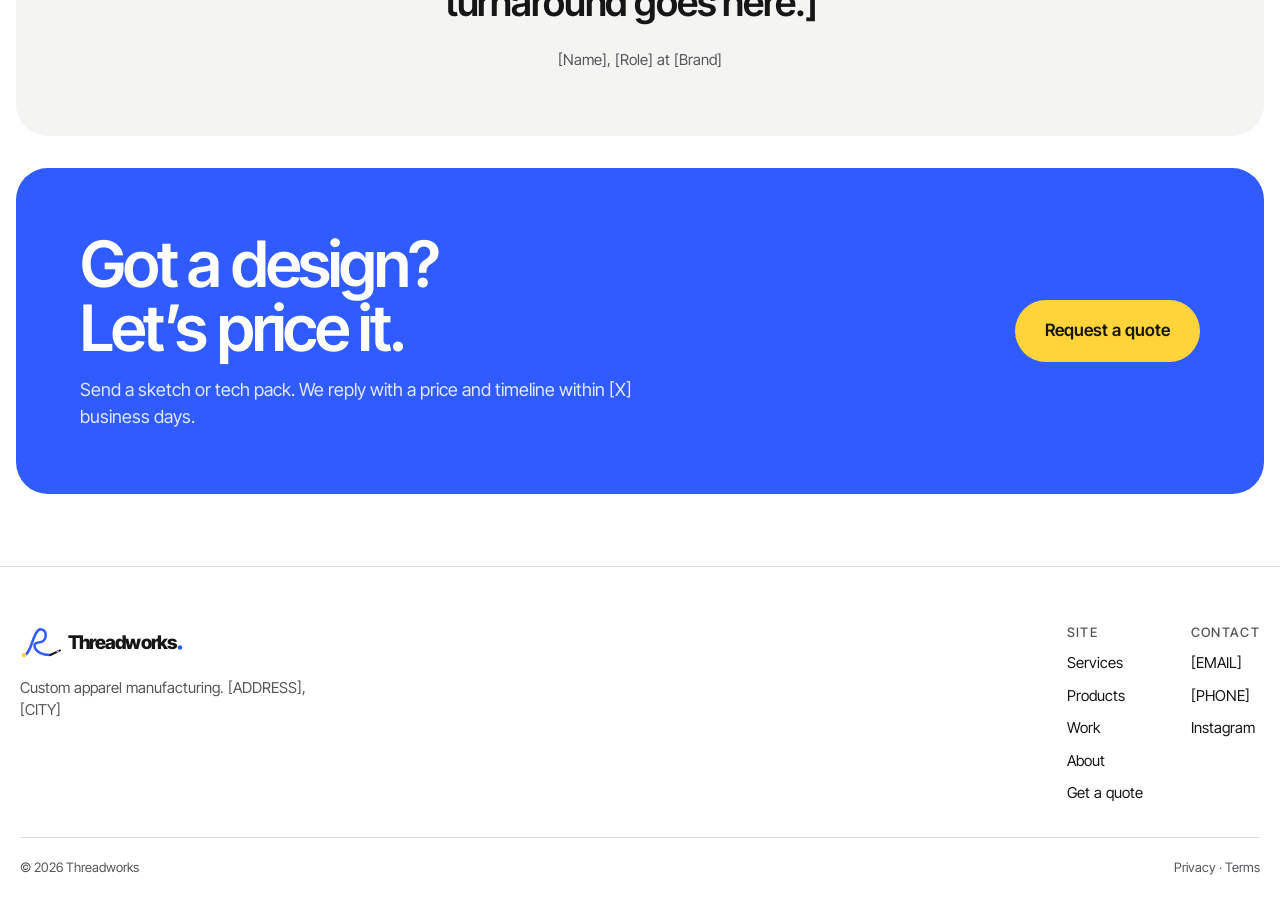
==== commit 6d7f038e: "Hero slideshow: show apparel being made (print, embroidery, cutting, sewing, packing) Co-Authored-By" ====
--- a/index.html
+++ b/index.html
@@ -58,27 +58,27 @@
     </div>
   </div>
 
-  <!-- Slideshow: drop photos into /images as hero-1.jpg … hero-5.jpg -->
-  <figure class="slideshow in d2" data-seconds="4" tabindex="0" aria-roledescription="carousel" aria-label="Featured garments — use left and right arrow keys to browse">
-    <div class="slide" data-caption="Heavyweight tee" style="background:#2F5BFF">
+  <!-- Slideshow: photos are /images/hero-1.jpg … hero-5.jpg (swap in your own with the same names) -->
+  <figure class="slideshow in d2" data-seconds="4" tabindex="0" aria-roledescription="carousel" aria-label="How we make your apparel — use left and right arrow keys to browse">
+    <div class="slide" data-caption="Screen printing" style="background:#2F5BFF">
       <svg viewBox="0 0 200 200" aria-hidden="true"><path d="M68 22 L38 32 L8 64 L30 88 L50 74 L50 184 L150 184 L150 74 L170 88 L192 64 L162 32 L132 22 C126 38 115 46 100 46 C85 46 74 38 68 22 Z" fill="#fff"/></svg>
-      <img src="images/hero-1.jpg" alt="Heavyweight tee">
+      <img src="images/hero-1.jpg" alt="Gloved hands pulling a squeegee to screen print a blue graphic onto a white t-shirt">
     </div>
-    <div class="slide" data-caption="Pullover hoodie" style="background:#FFD43B">
+    <div class="slide" data-caption="Embroidery" style="background:#FFD43B">
       <svg viewBox="0 0 200 200" aria-hidden="true"><path d="M70 30 C70 10 130 10 130 30 L160 40 L192 120 L170 130 L150 92 L150 186 L50 186 L50 92 L30 130 L8 120 L40 40 Z" fill="#161616"/></svg>
-      <img src="images/hero-2.jpg" alt="Pullover hoodie">
+      <img src="images/hero-2.jpg" alt="Embroidery machine stitching a yellow crest onto a black hoodie">
     </div>
-    <div class="slide" data-caption="Team workwear" style="background:#2F4A3A">
+    <div class="slide" data-caption="Pattern cutting" style="background:#2F4A3A">
       <svg viewBox="0 0 200 200" aria-hidden="true"><path d="M68 22 L38 32 L8 64 L30 88 L50 74 L50 184 L150 184 L150 74 L170 88 L192 64 L162 32 L132 22 C126 38 115 46 100 46 C85 46 74 38 68 22 Z" fill="#FFD43B"/></svg>
-      <img src="images/hero-3.jpg" alt="Team workwear">
+      <img src="images/hero-3.jpg" alt="Hands cutting green fabric along paper patterns with a rotary cutter">
     </div>
-    <div class="slide" data-caption="Loopback fleece" style="background:#F4F4F2">
+    <div class="slide" data-caption="Sewing" style="background:#F4F4F2">
       <svg viewBox="0 0 200 200" aria-hidden="true"><path d="M70 30 C70 10 130 10 130 30 L160 40 L192 120 L170 130 L150 92 L150 186 L50 186 L50 92 L30 130 L8 120 L40 40 Z" fill="#2F5BFF"/></svg>
-      <img src="images/hero-4.jpg" alt="Loopback fleece">
+      <img src="images/hero-4.jpg" alt="Hands guiding blue fleece through an industrial sewing machine">
     </div>
-    <div class="slide" data-caption="Training tee" style="background:#161616">
+    <div class="slide" data-caption="Finishing &amp; packing" style="background:#161616">
       <svg viewBox="0 0 200 200" aria-hidden="true"><path d="M68 22 L38 32 L8 64 L30 88 L50 74 L50 184 L150 184 L150 74 L170 88 L192 64 L162 32 L132 22 C126 38 115 46 100 46 C85 46 74 38 68 22 Z" fill="#fff"/></svg>
-      <img src="images/hero-5.jpg" alt="Training tee">
+      <img src="images/hero-5.jpg" alt="Hands packing a printed t-shirt into a box with tissue paper">
     </div>
     <div class="slide-top"><span class="slide-caption" aria-live="polite"></span><span class="slide-count"></span></div>
     <div class="slide-bottom">
